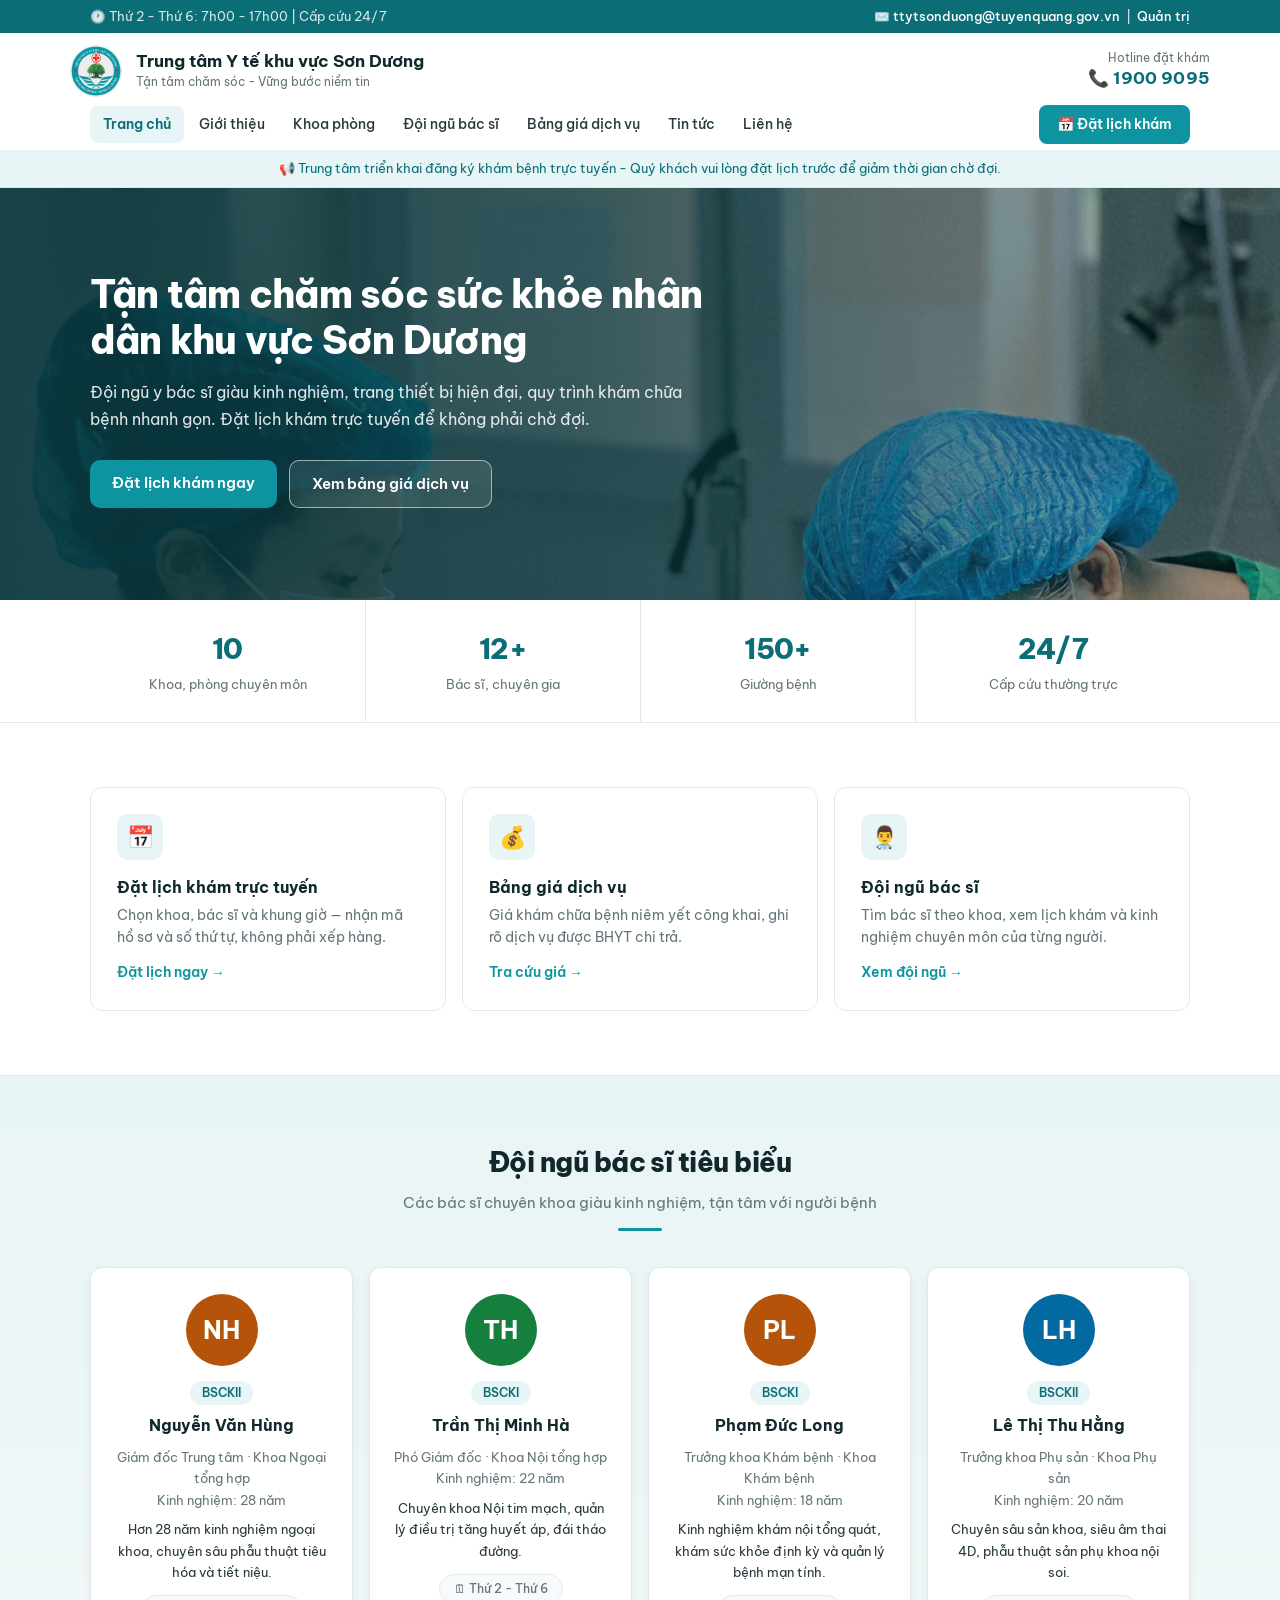
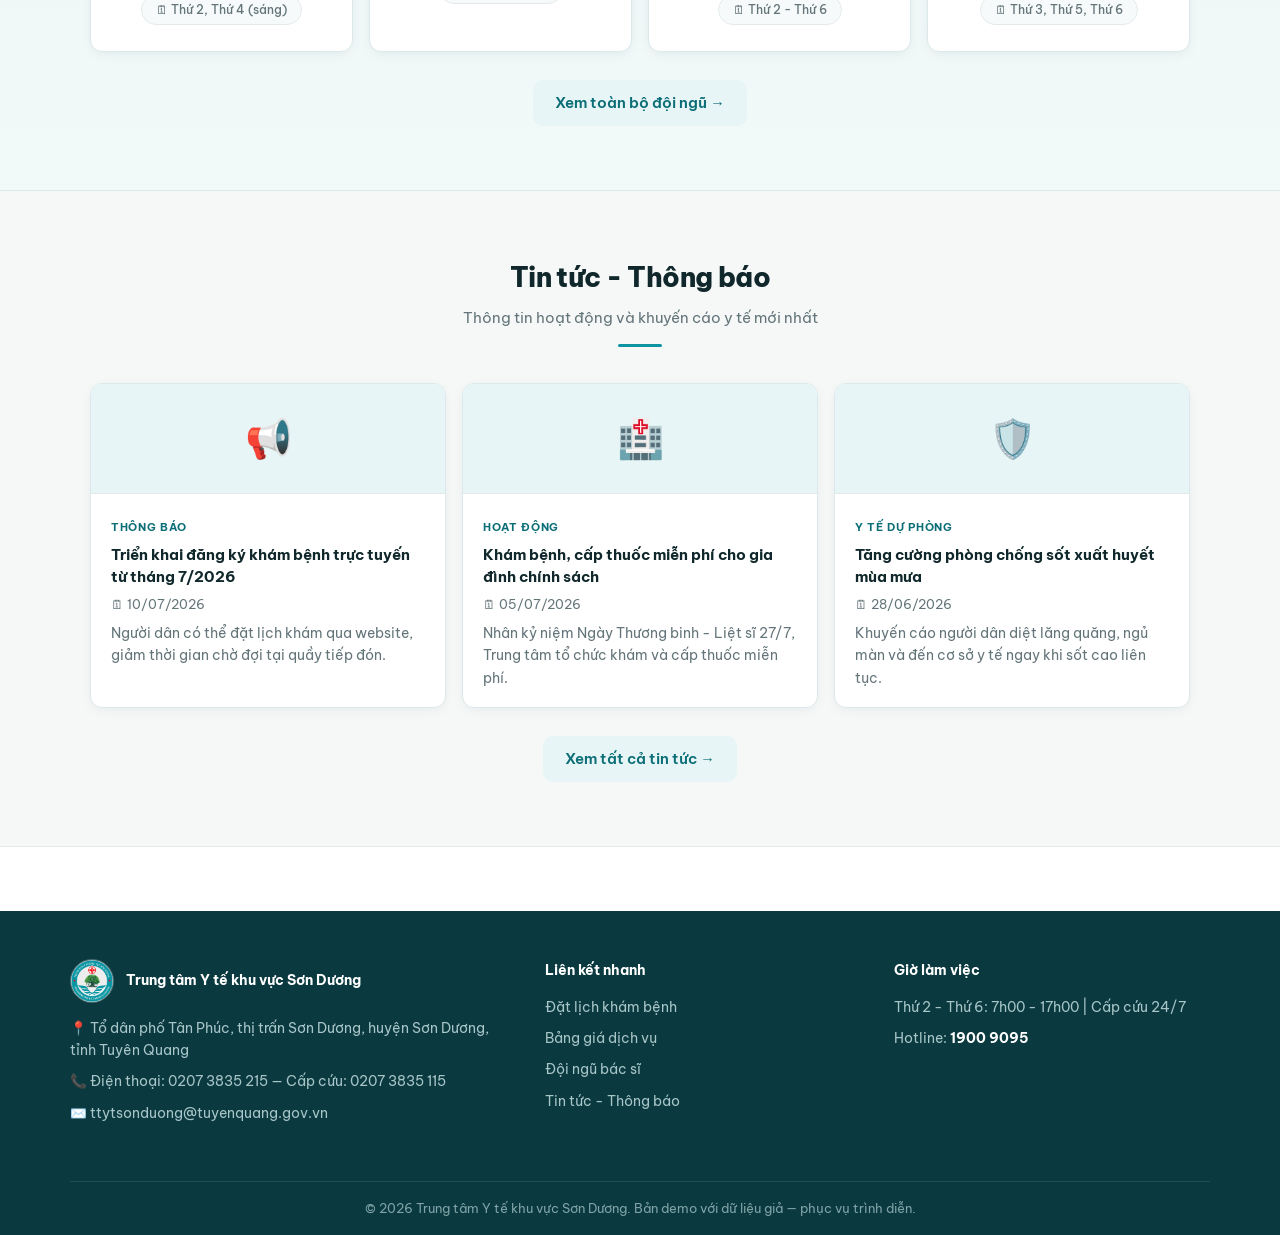
==== index.html @ 7112a1e3 "Website TTYT khu vuc Son Duong - ban demo hoan chinh (mau 1) - 8 trang cong khai + trang quan tri CR" ====
<!DOCTYPE html>
<html lang="vi">
<head>
  <meta charset="UTF-8">
  <meta name="viewport" content="width=device-width, initial-scale=1.0">
  <title>Trung tâm Y tế khu vực Sơn Dương - Trang chủ</title>
  <meta name="description" content="Trung tâm Y tế khu vực Sơn Dương - Khám chữa bệnh, đặt lịch khám trực tuyến, cấp cứu 24/7">
  <link rel="icon" href="img/logo.jpg">
  <link rel="stylesheet" href="assets/css/style.css">
</head>
<body data-page="home">
  <div id="site-header"></div>

  <section class="hero">
    <div class="container">
      <div class="hero-content">
        <h2>Tận tâm chăm sóc sức khỏe nhân dân khu vực Sơn Dương</h2>
        <p>Đội ngũ y bác sĩ giàu kinh nghiệm, trang thiết bị hiện đại, quy trình khám chữa bệnh nhanh gọn. Đặt lịch khám trực tuyến để không phải chờ đợi.</p>
        <div class="hero-actions">
          <a href="dat-lich.html" class="btn btn-primary">Đặt lịch khám ngay</a>
          <a href="dich-vu.html" class="btn btn-outline">Xem bảng giá dịch vụ</a>
        </div>
      </div>
    </div>
  </section>

  <div class="quick-stats">
    <div class="container">
      <div class="stats-grid" id="home-stats"></div>
    </div>
  </div>

  <section class="block">
    <div class="container">
      <div class="action-grid">
        <a href="dat-lich.html" class="action-card">
          <span class="icon">📅</span>
          <h4>Đặt lịch khám trực tuyến</h4>
          <p>Chọn khoa, bác sĩ và khung giờ — nhận mã hồ sơ và số thứ tự, không phải xếp hàng.</p>
          <span class="go">Đặt lịch ngay →</span>
        </a>
        <a href="dich-vu.html" class="action-card">
          <span class="icon">💰</span>
          <h4>Bảng giá dịch vụ</h4>
          <p>Giá khám chữa bệnh niêm yết công khai, ghi rõ dịch vụ được BHYT chi trả.</p>
          <span class="go">Tra cứu giá →</span>
        </a>
        <a href="bac-si.html" class="action-card">
          <span class="icon">👨‍⚕️</span>
          <h4>Đội ngũ bác sĩ</h4>
          <p>Tìm bác sĩ theo khoa, xem lịch khám và kinh nghiệm chuyên môn của từng người.</p>
          <span class="go">Xem đội ngũ →</span>
        </a>
      </div>
    </div>
  </section>

  <section class="block alt">
    <div class="container">
      <div class="section-head">
        <h3>Đội ngũ bác sĩ tiêu biểu</h3>
        <p>Các bác sĩ chuyên khoa giàu kinh nghiệm, tận tâm với người bệnh</p>
        <div class="rule"></div>
      </div>
      <div class="doctor-grid" id="home-doctors"></div>
      <p style="text-align:center;margin-top:28px"><a href="bac-si.html" class="btn btn-ghost">Xem toàn bộ đội ngũ →</a></p>
    </div>
  </section>

  <section class="block soft">
    <div class="container">
      <div class="section-head">
        <h3>Tin tức - Thông báo</h3>
        <p>Thông tin hoạt động và khuyến cáo y tế mới nhất</p>
        <div class="rule"></div>
      </div>
      <div class="news-grid" id="home-news"></div>
      <p style="text-align:center;margin-top:28px"><a href="tin-tuc.html" class="btn btn-ghost">Xem tất cả tin tức →</a></p>
    </div>
  </section>

  <footer class="site-footer" id="site-footer"></footer>

  <script src="assets/js/data.js"></script>
  <script src="assets/js/his-adapter.js"></script>
  <script src="assets/js/main.js"></script>
</body>
</html>
---- assets/css/style.css ----
/* ============================================================
   TTYT KHU VỰC SƠN DƯƠNG - GIAO DIỆN CHUNG
   Bản tối giản: một màu nhấn teal lấy từ logo, ảnh thật làm hero.
   ============================================================ */
@import url('https://fonts.googleapis.com/css2?family=Be+Vietnam+Pro:wght@400;500;600;700;800&display=swap');

:root {
  /* Giữ tên biến cũ, giá trị lấy theo tông teal của logo */
  --blue: #0e94a0;
  --blue-dark: #0b6e77;
  --blue-light: #e7f5f6;
  --ink: #10282b;
  --green: #0e94a0;
  --green-light: #e7f5f6;
  --red: #dc2626;
  --amber: #d97706;
  --text: #26393c;
  --muted: #64757a;
  --border: #e4eaeb;
  --bg: #f7fafa;
  --radius: 12px;
  --shadow: 0 1px 2px rgba(16, 40, 43, .05);
  --shadow-lg: 0 10px 30px -8px rgba(16, 40, 43, .14);
}

* { margin: 0; padding: 0; box-sizing: border-box; }

body {
  font-family: "Be Vietnam Pro", "Segoe UI", Roboto, Arial, sans-serif;
  color: var(--text);
  background: #fff;
  line-height: 1.65;
  -webkit-font-smoothing: antialiased;
}

a { color: var(--blue); text-decoration: none; }
a:hover { text-decoration: underline; }
img { max-width: 100%; }

.container { max-width: 1140px; margin: 0 auto; padding: 0 20px; }

/* ---------- Logo ---------- */
.logo-img {
  width: 52px; height: 52px; border-radius: 50%;
  object-fit: cover; flex-shrink: 0; display: block;
  border: 1px solid var(--border);
}

/* ---------- Thanh trên cùng ---------- */
.topbar {
  background: var(--blue-dark);
  color: rgba(255, 255, 255, .85);
  font-size: 12.5px;
  padding: 6px 0;
}
.topbar .container { display: flex; justify-content: space-between; flex-wrap: wrap; gap: 6px; }
.topbar a { color: #fff; font-weight: 500; }

/* ---------- Header ---------- */
header.site-header {
  background: #fff;
  border-bottom: 1px solid var(--border);
  position: sticky;
  top: 0;
  z-index: 50;
}
.header-main { display: flex; align-items: center; gap: 14px; padding: 12px 0 8px; }
.brand h1 { font-size: 17px; font-weight: 700; color: var(--ink); line-height: 1.3; }
.brand p { font-size: 12px; color: var(--muted); }
.header-cta { margin-left: auto; display: flex; gap: 10px; align-items: center; }
.hotline-box { text-align: right; font-size: 12px; color: var(--muted); line-height: 1.4; }
.hotline-box strong { display: block; font-size: 17px; color: var(--blue-dark); letter-spacing: .01em; }

/* ---------- Menu ---------- */
nav.main-nav { background: transparent; }
nav.main-nav .container { padding-bottom: 6px; }
nav.main-nav ul { list-style: none; display: flex; flex-wrap: wrap; gap: 2px; align-items: center; }
nav.main-nav a {
  display: block; padding: 7px 13px; border-radius: 8px;
  color: var(--text); font-weight: 500; font-size: 14px;
}
nav.main-nav a:hover { background: var(--bg); text-decoration: none; }
nav.main-nav a.active { color: var(--blue-dark); background: var(--blue-light); font-weight: 600; }
nav.main-nav a.nav-book { background: var(--blue); color: #fff; font-weight: 600; padding: 8px 18px; }
nav.main-nav a.nav-book:hover { background: var(--blue-dark); }
.nav-toggle { display: none; }

/* ---------- Dòng thông báo ---------- */
.announce {
  background: var(--blue-light);
  border-bottom: 1px solid #d3ecee;
  padding: 8px 20px; font-size: 13px; color: var(--blue-dark);
  text-align: center;
  overflow: hidden; text-overflow: ellipsis; white-space: nowrap;
}

/* ---------- Hero: ảnh thật + lớp phủ ---------- */
.hero {
  position: relative;
  background: url("../../img/background.jpg") center 30% / cover no-repeat;
  color: #fff;
}
.hero::before {
  content: "";
  position: absolute; inset: 0;
  background: linear-gradient(90deg,
    rgba(8, 55, 60, .92) 0%,
    rgba(8, 55, 60, .78) 45%,
    rgba(8, 55, 60, .35) 100%);
}
.hero .container { position: relative; padding-top: 84px; padding-bottom: 92px; }
.hero-content { max-width: 620px; }
.hero h2 {
  font-size: 38px; line-height: 1.2; margin-bottom: 16px;
  font-weight: 800; letter-spacing: -.02em;
}
.hero p { font-size: 16px; color: rgba(255, 255, 255, .88); margin-bottom: 28px; max-width: 54ch; }
.hero-actions { display: flex; gap: 12px; flex-wrap: wrap; }

/* ---------- Nút ---------- */
.btn {
  display: inline-block; padding: 11px 22px; border-radius: 10px;
  font-weight: 600; font-size: 14.5px; border: none; cursor: pointer;
  font-family: inherit; transition: background .15s, border-color .15s;
}
.btn:hover { text-decoration: none; }
.btn-primary { background: var(--blue); color: #fff; }
.btn-primary:hover { background: var(--blue-dark); }
.btn-outline { background: rgba(255,255,255,.1); color: #fff; border: 1px solid rgba(255,255,255,.55); }
.btn-outline:hover { background: rgba(255,255,255,.2); }
.btn-blue { background: var(--blue); color: #fff; }
.btn-blue:hover { background: var(--blue-dark); }
.btn-ghost { background: var(--blue-light); color: var(--blue-dark); }
.btn-danger { background: #fef2f2; color: var(--red); border: 1px solid #fecaca; }
.btn-sm { padding: 7px 14px; font-size: 13px; border-radius: 8px; }

/* ---------- Dải thống kê ---------- */
.quick-stats { background: #fff; border-bottom: 1px solid var(--border); }
.stats-grid { display: grid; grid-template-columns: repeat(4, 1fr); }
.stat-card { padding: 26px 16px; text-align: center; }
.stat-card + .stat-card { border-left: 1px solid var(--border); }
.stat-card .num { font-size: 28px; font-weight: 800; color: var(--blue-dark); letter-spacing: -.02em; }
.stat-card .lbl { font-size: 13px; color: var(--muted); margin-top: 2px; }

/* ---------- Section chung ---------- */
section.block { padding: 64px 0; }
/* Dải nền teal nhạt: tách section khỏi nền trắng, làm card trắng nổi bật */
section.block.alt {
  background: linear-gradient(180deg, #e9f4f5 0%, #f2f9f9 100%);
  border-top: 1px solid #d9eaec;
  border-bottom: 1px solid #d9eaec;
}
/* Dải nền xám nhạt: dùng cho section kế tiếp để phân biệt với dải teal */
section.block.soft {
  background: #f6f8f8;
  border-bottom: 1px solid var(--border);
}
.block.alt .doctor-card, .block.soft .news-card {
  border-color: #dce8ea;
  box-shadow: 0 3px 14px -4px rgba(16, 40, 43, .1);
}
.block.alt .doctor-card:hover, .block.soft .news-card:hover {
  border-color: var(--blue);
  box-shadow: var(--shadow-lg);
}
.section-head { text-align: center; margin-bottom: 36px; }
.section-head h3 { font-size: 27px; font-weight: 800; color: var(--ink); letter-spacing: -.02em; }
.section-head p { color: var(--muted); font-size: 14.5px; margin-top: 6px; }
.section-head .rule { width: 44px; height: 3px; border-radius: 99px; margin: 14px auto 0; background: var(--blue); }

/* ---------- Lối tắt nhanh (trang chủ) ---------- */
.action-grid { display: grid; grid-template-columns: repeat(3, 1fr); gap: 16px; }
.action-card {
  display: block; background: #fff; border: 1px solid var(--border);
  border-radius: var(--radius); padding: 26px;
  color: var(--text); transition: border-color .15s, box-shadow .15s;
}
.action-card:hover { text-decoration: none; border-color: var(--blue); box-shadow: var(--shadow-lg); }
.action-card .icon {
  display: inline-flex; align-items: center; justify-content: center;
  width: 46px; height: 46px; font-size: 22px;
  background: var(--blue-light); border-radius: 10px; margin-bottom: 14px;
}
.action-card h4 { font-size: 16px; font-weight: 700; color: var(--ink); margin-bottom: 4px; }
.action-card p { font-size: 13.5px; color: var(--muted); }
.action-card .go { display: inline-block; margin-top: 12px; font-size: 13.5px; font-weight: 600; color: var(--blue); }

/* ---------- Card khoa phòng (trang Khoa phòng) ---------- */
.dept-grid { display: grid; grid-template-columns: repeat(auto-fill, minmax(260px, 1fr)); gap: 16px; }
.dept-card {
  background: #fff; border: 1px solid var(--border); border-radius: var(--radius);
  padding: 24px; transition: border-color .15s, box-shadow .15s;
}
.dept-card:hover { border-color: var(--blue); box-shadow: var(--shadow-lg); }
.dept-card .icon {
  display: inline-flex; align-items: center; justify-content: center;
  width: 48px; height: 48px; font-size: 24px;
  background: var(--blue-light); border-radius: 10px;
}
.dept-card h4 { margin: 14px 0 6px; color: var(--ink); font-size: 15.5px; font-weight: 700; }
.dept-card p { font-size: 13.5px; color: var(--muted); }

/* ---------- Card bác sĩ ---------- */
.doctor-grid { display: grid; grid-template-columns: repeat(auto-fill, minmax(250px, 1fr)); gap: 16px; }
.doctor-card {
  background: #fff; border: 1px solid var(--border); border-radius: var(--radius);
  padding: 26px 22px; text-align: center;
  transition: border-color .15s, box-shadow .15s;
}
.doctor-card:hover { border-color: var(--blue); box-shadow: var(--shadow-lg); }
.avatar {
  width: 72px; height: 72px; border-radius: 50%;
  color: #fff; font-size: 25px; font-weight: 700;
  display: flex; align-items: center; justify-content: center;
  margin: 0 auto 12px;
}
img.avatar-img { object-fit: cover; border: 2px solid #fff; box-shadow: 0 0 0 1px var(--border); }
.doctor-card h4 { color: var(--ink); font-size: 15.5px; font-weight: 700; }
.doctor-card .title {
  display: inline-block; color: var(--blue-dark); font-weight: 600; font-size: 12px;
  background: var(--blue-light); border-radius: 999px; padding: 2px 12px; margin-bottom: 8px;
}
.doctor-card .meta { font-size: 13px; color: var(--muted); margin: 8px 0; }
.doctor-card .intro { font-size: 13px; }
.chip {
  display: inline-block; background: var(--bg); border: 1px solid var(--border);
  color: var(--muted); font-size: 12px; font-weight: 500;
  border-radius: 999px; padding: 4px 14px; margin-top: 12px;
}

/* ---------- Thẻ bác sĩ tương tác (trang chủ):
   hover 2s hoặc click -> ảnh phủ toàn thẻ + dải thông tin trượt lên ---------- */
.doctor-card.flip { position: relative; overflow: hidden; cursor: pointer; }
.dc-overlay {
  position: absolute; inset: 0; z-index: 2;
  opacity: 0; transform: scale(1.06);
  transition: opacity .5s ease, transform .5s ease;
  pointer-events: none;
}
.doctor-card.flip.revealed .dc-overlay { opacity: 1; transform: scale(1); }
.dc-photo {
  position: absolute; inset: 0;
  background-size: cover; background-position: center top;
  display: flex; align-items: center; justify-content: center;
  font-size: 64px; font-weight: 800; color: rgba(255, 255, 255, .85);
}
.dc-info {
  position: absolute; left: 0; right: 0; bottom: 0; height: 30%;
  background: rgba(8, 55, 60, .92); color: #fff;
  display: flex; flex-direction: column; align-items: center; justify-content: center;
  gap: 2px; padding: 8px 14px; text-align: center;
  transform: translateY(100%);
  transition: transform .45s ease .15s;
}
.doctor-card.flip.revealed .dc-info { transform: translateY(0); }
.dc-info strong { font-size: 14px; line-height: 1.35; }
.dc-info span { font-size: 12px; opacity: .8; }

/* ---------- Tin tức ---------- */
.news-grid { display: grid; grid-template-columns: repeat(auto-fill, minmax(300px, 1fr)); gap: 16px; }
.news-card {
  background: #fff; border: 1px solid var(--border); border-radius: var(--radius);
  overflow: hidden; display: flex; flex-direction: column;
  transition: border-color .15s, box-shadow .15s;
}
.news-card:hover { border-color: var(--blue); box-shadow: var(--shadow-lg); }
.news-thumb {
  height: 110px; display: flex; align-items: center; justify-content: center;
  font-size: 38px; background: var(--blue-light);
  border-bottom: 1px solid var(--border);
}
.news-body { padding: 18px 20px; flex: 1; }
.news-body .cat {
  font-size: 11px; font-weight: 700; color: var(--blue-dark);
  text-transform: uppercase; letter-spacing: .06em;
}
.news-body h4 { font-size: 15px; margin: 6px 0; font-weight: 700; line-height: 1.45; }
.news-body h4 a { color: var(--ink); }
.news-body .date { font-size: 12.5px; color: var(--muted); }
.news-body p { font-size: 13.5px; color: var(--muted); margin-top: 8px; }

/* ---------- Bảng ---------- */
.table-wrap {
  overflow-x: auto; background: #fff;
  border: 1px solid var(--border); border-radius: var(--radius);
}
table.data { width: 100%; border-collapse: collapse; min-width: 640px; }
table.data th {
  background: var(--bg); color: var(--muted); text-align: left;
  padding: 11px 16px; font-size: 12px; font-weight: 600;
  text-transform: uppercase; letter-spacing: .05em;
  border-bottom: 1px solid var(--border);
}
table.data td { padding: 12px 16px; border-bottom: 1px solid #eef3f3; font-size: 14px; }
table.data tr:last-child td { border-bottom: none; }
table.data tr:hover td { background: var(--bg); }
.price { font-weight: 700; color: var(--ink); white-space: nowrap; font-variant-numeric: tabular-nums; }
.group-row td {
  background: var(--blue-light) !important; font-weight: 700;
  color: var(--blue-dark); font-size: 13px !important;
}

/* ---------- Badge ---------- */
.badge { display: inline-block; padding: 3px 11px; border-radius: 999px; font-size: 12px; font-weight: 600; }
.badge-ok     { background: #e5f6ee; color: #067647; }
.badge-warn   { background: #fdf3e1; color: #b45309; }
.badge-danger { background: #fdecec; color: #b91c1c; }
.badge-info   { background: var(--blue-light); color: var(--blue-dark); }

/* ---------- Form ---------- */
.form-card {
  background: #fff; border: 1px solid var(--border); border-radius: var(--radius);
  padding: 32px; max-width: 780px; margin: 0 auto;
}
.form-grid { display: grid; grid-template-columns: 1fr 1fr; gap: 16px 20px; }
.form-grid .full { grid-column: 1 / -1; }
label.fld { display: block; font-size: 13px; font-weight: 600; color: var(--ink); margin-bottom: 6px; }
label.fld .req { color: var(--red); }
input, select, textarea {
  width: 100%; padding: 10px 13px; border: 1px solid #ccd8da;
  border-radius: 9px; font-size: 14px; font-family: inherit;
  background: #fff; color: var(--text); transition: border-color .15s, box-shadow .15s;
}
input:focus, select:focus, textarea:focus {
  outline: none; border-color: var(--blue);
  box-shadow: 0 0 0 3px rgba(14, 148, 160, .13);
}
.form-note { font-size: 12.5px; color: var(--muted); margin-top: 5px; }
.form-actions { margin-top: 24px; display: flex; gap: 12px; align-items: center; flex-wrap: wrap; }

/* ---------- Kết quả đặt lịch ---------- */
.result-box {
  border: 1px solid #b9e4e8; background: var(--blue-light);
  border-radius: var(--radius); padding: 32px; text-align: center;
}
.result-box .code {
  font-size: 32px; font-weight: 800; color: var(--blue-dark);
  letter-spacing: .04em; font-variant-numeric: tabular-nums;
}
.result-box .queue { font-size: 15px; margin-top: 6px; }

/* ---------- Trang con ---------- */
.page-head { background: var(--bg); border-bottom: 1px solid var(--border); padding: 36px 0; }
.page-head h2 { font-size: 27px; font-weight: 800; color: var(--ink); letter-spacing: -.02em; }
.breadcrumb { font-size: 13px; color: var(--muted); margin-top: 4px; }
.breadcrumb a { color: var(--muted); }
.breadcrumb a:hover { color: var(--blue); }

/* ---------- Bộ lọc ---------- */
.filter-bar { display: flex; gap: 10px; flex-wrap: wrap; margin-bottom: 24px; align-items: center; }
.filter-bar input, .filter-bar select { width: auto; min-width: 220px; }

/* ---------- Bài viết chi tiết ---------- */
.article {
  background: #fff; border: 1px solid var(--border); border-radius: var(--radius);
  padding: 40px; max-width: 820px; margin: 0 auto;
}
.article h2 { color: var(--ink); font-weight: 800; letter-spacing: -.02em; margin-bottom: 8px; }
.article .meta { color: var(--muted); font-size: 13.5px; margin-bottom: 22px; }
.article .content p { margin-bottom: 14px; font-size: 15px; }
.article .content h3 {
  color: var(--blue-dark); font-size: 18px; font-weight: 700;
  margin: 22px 0 10px;
}
.art-img {
  display: block; width: 100%; border-radius: 12px;
  border: 1px solid var(--border); margin: 6px 0 18px;
}
.attach-list { margin: 20px 0 24px; padding: 16px 18px; background: var(--bg); border: 1px solid var(--border); border-radius: 12px; }
.attach-list h4 { font-size: 14px; color: var(--ink); margin-bottom: 10px; }
.attach-item {
  display: inline-block; margin: 0 8px 8px 0; padding: 7px 14px;
  background: #fff; border: 1px solid var(--border); border-radius: 8px;
  font-size: 13.5px; font-weight: 500; color: var(--blue-dark);
}
.attach-item:hover { border-color: var(--blue); text-decoration: none; }

/* ---------- Liên hệ ---------- */
.contact-grid { display: grid; grid-template-columns: 1fr 1fr; gap: 20px; }
.contact-card { background: #fff; border: 1px solid var(--border); border-radius: var(--radius); padding: 28px; }
.contact-card h4 { color: var(--ink); font-weight: 700; margin-bottom: 16px; }
.contact-item { display: flex; gap: 12px; margin-bottom: 14px; font-size: 14px; }
.contact-item .ci {
  font-size: 17px; flex-shrink: 0;
  width: 38px; height: 38px; border-radius: 10px;
  background: var(--blue-light);
  display: flex; align-items: center; justify-content: center;
}
.map-placeholder {
  height: 260px; background: var(--bg); border: 1px dashed #c3d2d4;
  border-radius: var(--radius); display: flex; align-items: center;
  justify-content: center; color: var(--muted); font-size: 14px; text-align: center;
}

/* ---------- Footer ---------- */
footer.site-footer { background: #0a3a3f; color: #a8c5c8; margin-top: 64px; }
.footer-grid { display: grid; grid-template-columns: 1.4fr 1fr 1fr; gap: 32px; padding: 48px 0; }
.footer-grid h5 { color: #fff; font-size: 14px; font-weight: 700; margin-bottom: 14px; }
.footer-grid p, .footer-grid li { font-size: 13.5px; margin-bottom: 9px; }
.footer-grid ul { list-style: none; }
.footer-grid a { color: #a8c5c8; }
.footer-grid a:hover { color: #fff; }
.footer-logo { display: flex; align-items: center; gap: 12px; margin-bottom: 14px; }
.footer-logo .logo-img { width: 44px; height: 44px; border-color: rgba(255,255,255,.25); }
.footer-logo strong { color: #fff; font-size: 14px; line-height: 1.4; }
.footer-bottom {
  border-top: 1px solid rgba(255,255,255,.1);
  padding: 16px 0; font-size: 12.5px; text-align: center; color: #7fa3a7;
}

/* ---------- Toast ---------- */
#toast {
  position: fixed; bottom: 24px; right: 24px; z-index: 999;
  background: var(--ink); color: #fff; padding: 13px 22px;
  border-radius: 10px; font-size: 14px; box-shadow: var(--shadow-lg);
  opacity: 0; transform: translateY(10px); transition: all .25s; pointer-events: none;
}
#toast.show { opacity: 1; transform: none; }
#toast.err { background: var(--red); }

.empty-note { text-align: center; color: var(--muted); padding: 36px; font-size: 14px; }
.spinner {
  display: inline-block; width: 15px; height: 15px;
  border: 2px solid rgba(255,255,255,.4); border-top-color: #fff;
  border-radius: 50%; animation: spin .7s linear infinite; vertical-align: -3px;
}
@keyframes spin { to { transform: rotate(360deg); } }

/* ---------- Responsive ---------- */
@media (max-width: 860px) {
  .hero .container { padding-top: 52px; padding-bottom: 60px; }
  .hero h2 { font-size: 28px; }
  .contact-grid { grid-template-columns: 1fr; }
  .action-grid { grid-template-columns: 1fr; }
  .stats-grid { grid-template-columns: repeat(2, 1fr); }
  .stat-card:nth-child(odd) { border-left: none; }
  .stat-card:nth-child(n+3) { border-top: 1px solid var(--border); }
  .footer-grid { grid-template-columns: 1fr; }
  .form-grid { grid-template-columns: 1fr; }
  .brand h1 { font-size: 14.5px; }
  .hotline-box { display: none; }
  section.block { padding: 44px 0; }

  .nav-toggle {
    display: block; background: var(--bg); border: 1px solid var(--border);
    border-radius: 8px; color: var(--ink); font-family: inherit;
    font-size: 14px; font-weight: 600; padding: 8px 14px; margin: 4px 0 8px; cursor: pointer;
  }
  nav.main-nav ul { display: none; flex-direction: column; align-items: stretch; padding-bottom: 10px; }
  nav.main-nav ul.open { display: flex; }
}
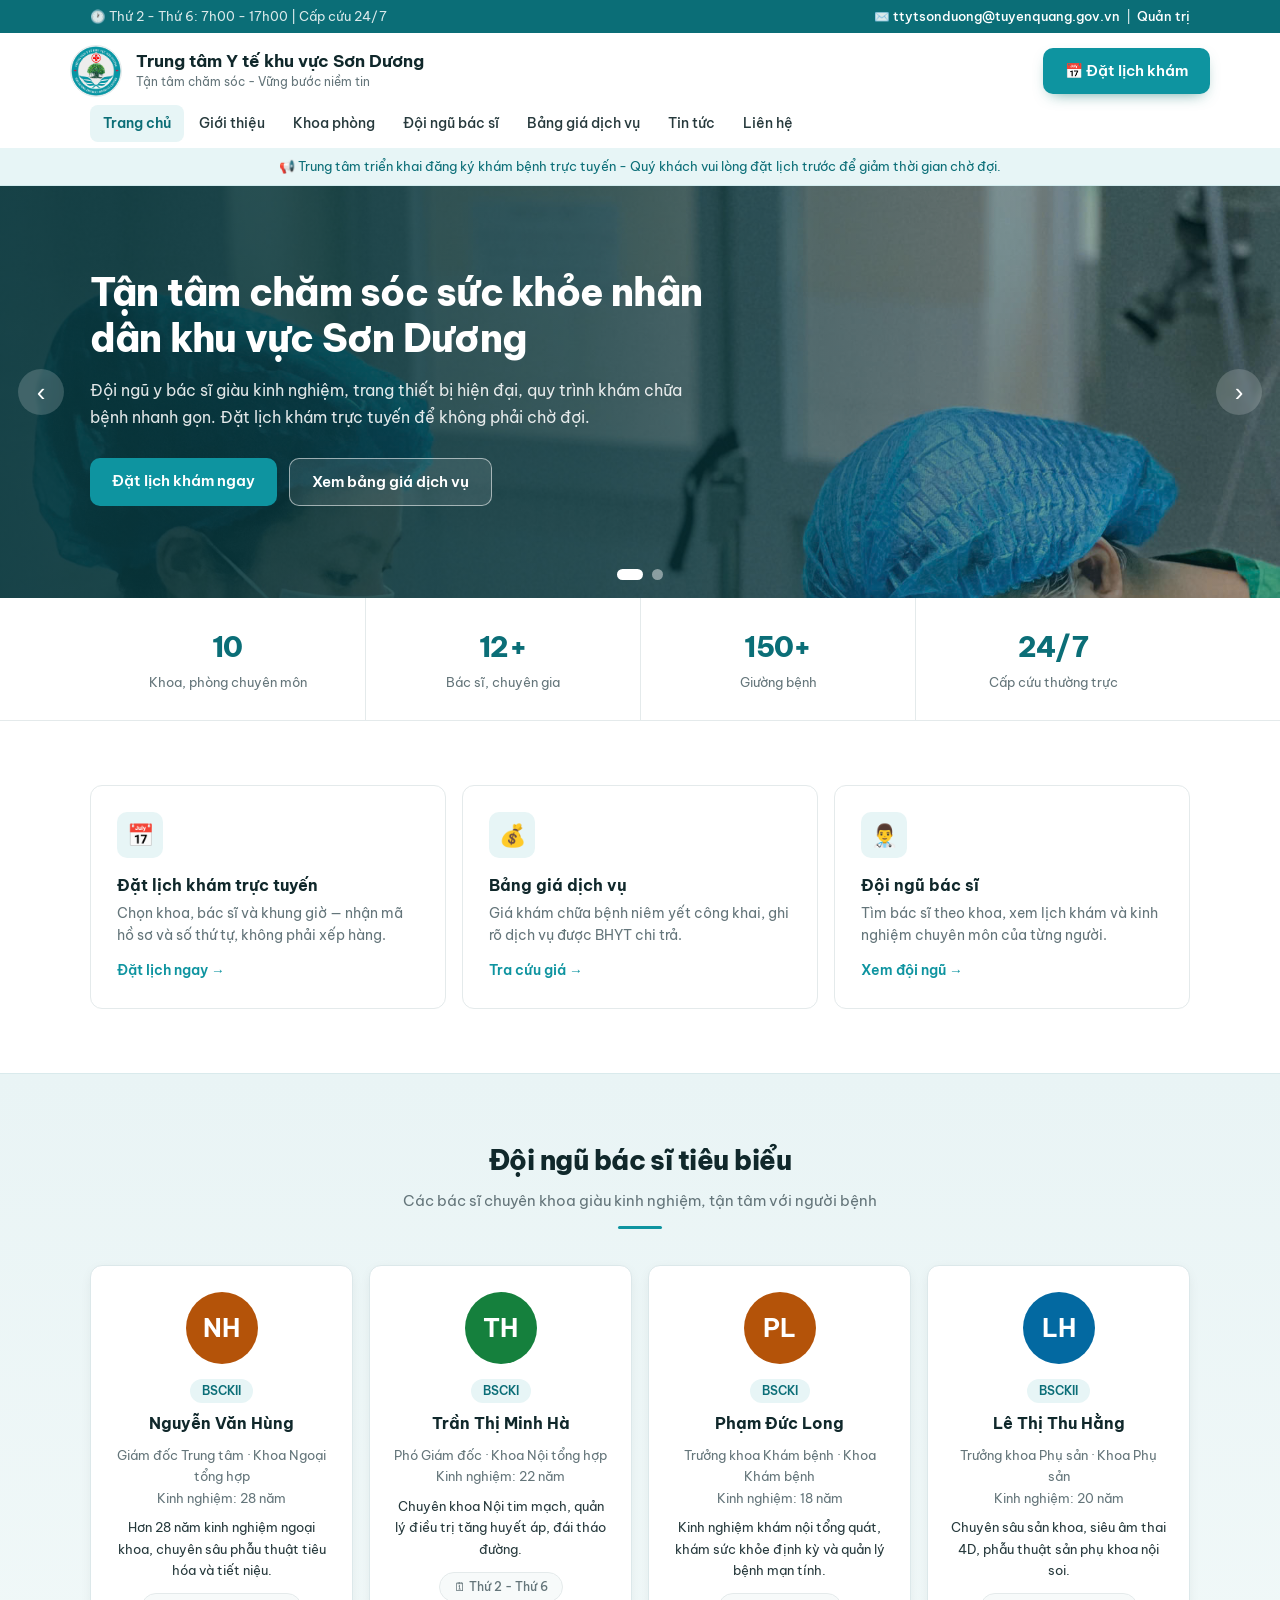
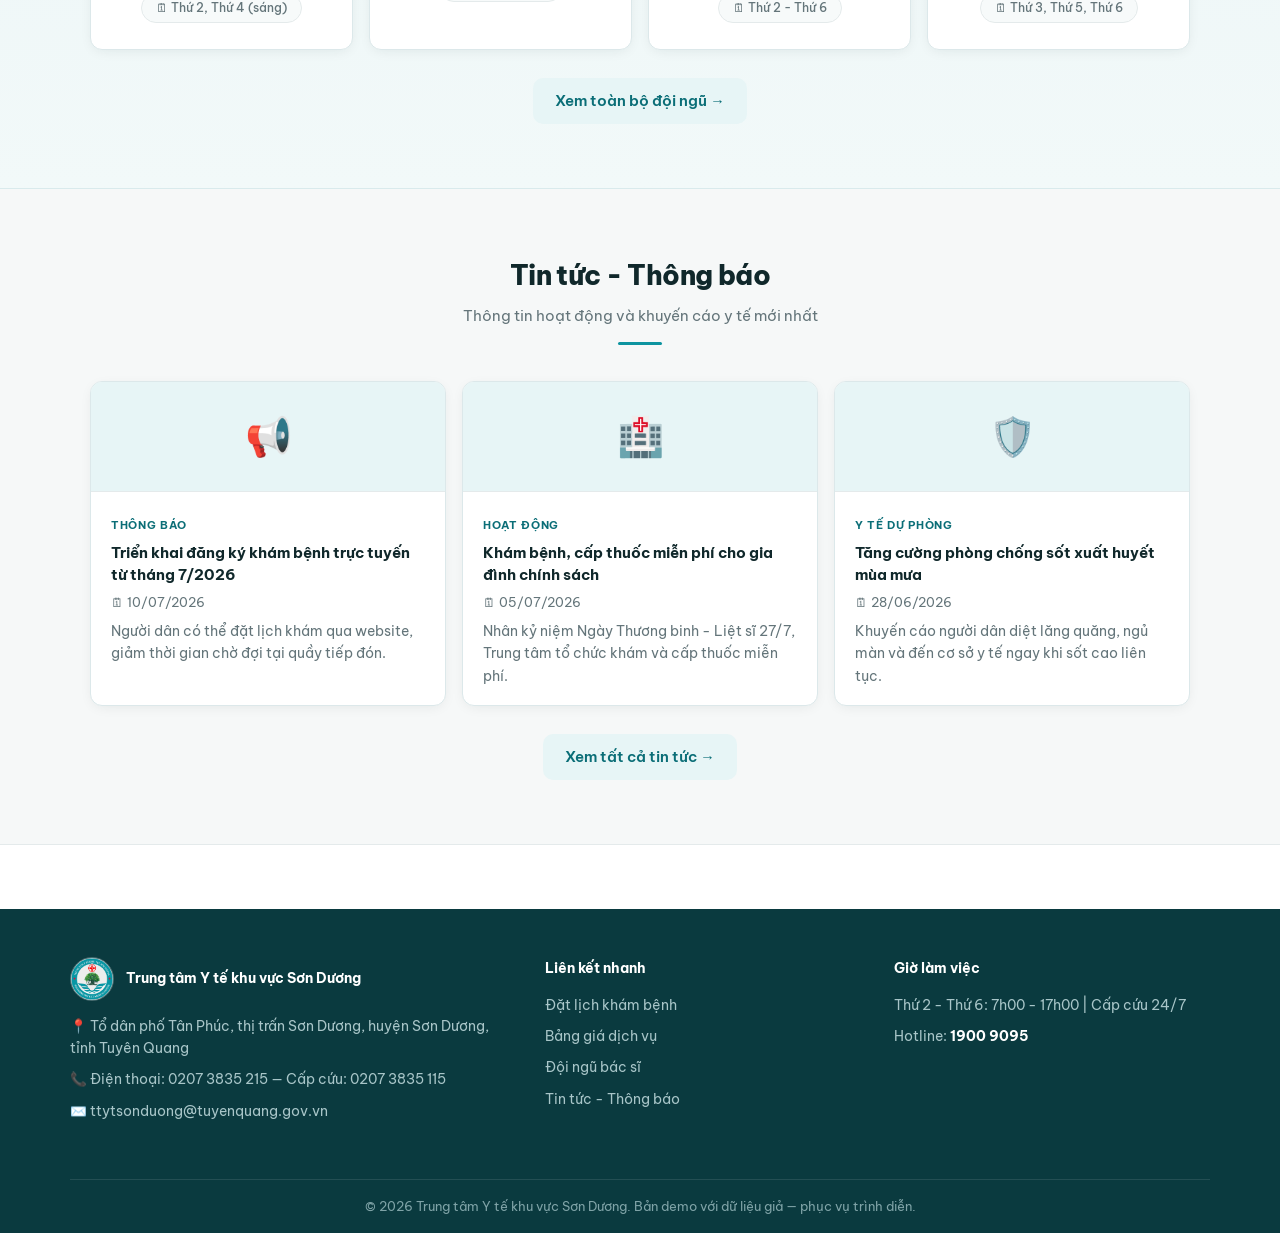
==== commit 45c71834: "Hero slider + trinh sua Hero, chuyen muc/tim kiem tin tuc, chen PDF, sap xep nav - Hero: tu dong chu" ====
--- a/index.html
+++ b/index.html
@@ -11,18 +11,7 @@
 <body data-page="home">
   <div id="site-header"></div>
 
-  <section class="hero">
-    <div class="container">
-      <div class="hero-content">
-        <h2>Tận tâm chăm sóc sức khỏe nhân dân khu vực Sơn Dương</h2>
-        <p>Đội ngũ y bác sĩ giàu kinh nghiệm, trang thiết bị hiện đại, quy trình khám chữa bệnh nhanh gọn. Đặt lịch khám trực tuyến để không phải chờ đợi.</p>
-        <div class="hero-actions">
-          <a href="dat-lich.html" class="btn btn-primary">Đặt lịch khám ngay</a>
-          <a href="dich-vu.html" class="btn btn-outline">Xem bảng giá dịch vụ</a>
-        </div>
-      </div>
-    </div>
-  </section>
+  <section class="hero" id="hero"></section>
 
   <div class="quick-stats">
     <div class="container">
--- a/assets/css/style.css
+++ b/assets/css/style.css
@@ -68,8 +68,8 @@
 .brand h1 { font-size: 17px; font-weight: 700; color: var(--ink); line-height: 1.3; }
 .brand p { font-size: 12px; color: var(--muted); }
 .header-cta { margin-left: auto; display: flex; gap: 10px; align-items: center; }
-.hotline-box { text-align: right; font-size: 12px; color: var(--muted); line-height: 1.4; }
-.hotline-box strong { display: block; font-size: 17px; color: var(--blue-dark); letter-spacing: .01em; }
+.header-book { white-space: nowrap; box-shadow: 0 6px 16px -8px rgba(15, 118, 110, .8); }
+.header-book.active { box-shadow: 0 0 0 3px var(--blue-light); }
 
 /* ---------- Menu ---------- */
 nav.main-nav { background: transparent; }
@@ -94,13 +94,31 @@
   overflow: hidden; text-overflow: ellipsis; white-space: nowrap;
 }
 
-/* ---------- Hero: ảnh thật + lớp phủ ---------- */
-.hero {
+/* ---------- Hero: trình chiếu ảnh (auto slide 8s) ---------- */
+.hero { position: relative; color: #fff; overflow: hidden; }
+/* Băng chuyền ngang: các slide nằm thành 1 hàng, trượt bằng transform */
+.hero-slides {
+  display: flex;
+  transition: transform .7s cubic-bezier(.65, 0, .35, 1);
+  will-change: transform;
+}
+.hero-slide {
+  flex: 0 0 100%;
   position: relative;
-  background: url("../../img/background.jpg") center 30% / cover no-repeat;
-  color: #fff;
-}
-.hero::before {
+  background-color: var(--blue-dark);
+  background-size: cover;
+  background-repeat: no-repeat;
+  background-position: center 30%;
+}
+/* Nội dung nhẹ nhàng trồi lên khi slide trượt tới */
+.hero-slide .hero-content {
+  opacity: 0; transform: translateY(16px);
+  transition: opacity .6s ease, transform .6s ease;
+}
+.hero-slide.active .hero-content {
+  opacity: 1; transform: none; transition-delay: .25s;
+}
+.hero-slide::before {
   content: "";
   position: absolute; inset: 0;
   background: linear-gradient(90deg,
@@ -116,6 +134,31 @@
 }
 .hero p { font-size: 16px; color: rgba(255, 255, 255, .88); margin-bottom: 28px; max-width: 54ch; }
 .hero-actions { display: flex; gap: 12px; flex-wrap: wrap; }
+
+/* Nút chuyển ảnh thủ công + chấm chỉ số */
+.hero-nav {
+  position: absolute; top: 50%; transform: translateY(-50%);
+  z-index: 3; width: 46px; height: 46px; border-radius: 50%;
+  border: none; cursor: pointer;
+  background: rgba(255, 255, 255, .18); color: #fff;
+  font-size: 26px; line-height: 1;
+  display: flex; align-items: center; justify-content: center;
+  backdrop-filter: blur(2px); transition: background .15s;
+}
+.hero-nav:hover { background: rgba(255, 255, 255, .34); }
+.hero-nav.prev { left: 18px; }
+.hero-nav.next { right: 18px; }
+.hero-dots {
+  position: absolute; z-index: 3; left: 0; right: 0; bottom: 18px;
+  display: flex; gap: 9px; justify-content: center;
+}
+.hero-dot {
+  width: 11px; height: 11px; border-radius: 50%;
+  border: none; cursor: pointer; padding: 0;
+  background: rgba(255, 255, 255, .45); transition: background .2s, width .2s;
+}
+.hero-dot:hover { background: rgba(255, 255, 255, .7); }
+.hero-dot.active { background: #fff; width: 26px; border-radius: 6px; }
 
 /* ---------- Nút ---------- */
 .btn {
@@ -257,6 +300,24 @@
 .dc-info span { font-size: 12px; opacity: .8; }
 
 /* ---------- Tin tức ---------- */
+/* Bộ lọc tin tức: tìm kiếm + chuyên mục */
+.news-filter { margin-bottom: 22px; }
+.news-filter #news-search {
+  width: 100%; padding: 11px 14px; font-size: 14.5px; font-family: inherit;
+  border: 1px solid var(--border); border-radius: 10px; background: #fff;
+  margin-bottom: 12px;
+}
+.news-filter #news-search:focus { outline: none; border-color: var(--blue); }
+.news-cats { display: flex; gap: 8px; flex-wrap: wrap; }
+.news-cat {
+  padding: 7px 15px; border-radius: 999px; cursor: pointer;
+  border: 1px solid var(--border); background: #fff;
+  font-family: inherit; font-size: 13.5px; color: var(--text);
+  transition: background .15s, color .15s, border-color .15s;
+}
+.news-cat:hover { border-color: var(--blue); }
+.news-cat.active { background: var(--blue); border-color: var(--blue); color: #fff; font-weight: 600; }
+
 .news-grid { display: grid; grid-template-columns: repeat(auto-fill, minmax(300px, 1fr)); gap: 16px; }
 .news-card {
   background: #fff; border: 1px solid var(--border); border-radius: var(--radius);
@@ -365,6 +426,14 @@
 .art-img {
   display: block; width: 100%; border-radius: 12px;
   border: 1px solid var(--border); margin: 6px 0 18px;
+}
+/* Tài liệu PDF hiển thị dạng ảnh từng trang */
+.art-pdf { margin: 10px 0 20px; }
+.art-pdf-name { font-size: 13.5px; font-weight: 600; color: var(--blue-dark); margin-bottom: 10px; }
+.art-pdf-page {
+  display: block; width: 100%; max-width: 820px; margin: 0 auto 14px;
+  border: 1px solid var(--border); border-radius: 8px;
+  box-shadow: 0 2px 10px -4px rgba(15, 23, 42, .25);
 }
 .attach-list { margin: 20px 0 24px; padding: 16px 18px; background: var(--bg); border: 1px solid var(--border); border-radius: 12px; }
 .attach-list h4 { font-size: 14px; color: var(--ink); margin-bottom: 10px; }
@@ -430,6 +499,9 @@
 @media (max-width: 860px) {
   .hero .container { padding-top: 52px; padding-bottom: 60px; }
   .hero h2 { font-size: 28px; }
+  .hero-nav { width: 38px; height: 38px; font-size: 22px; }
+  .hero-nav.prev { left: 8px; }
+  .hero-nav.next { right: 8px; }
   .contact-grid { grid-template-columns: 1fr; }
   .action-grid { grid-template-columns: 1fr; }
   .stats-grid { grid-template-columns: repeat(2, 1fr); }
@@ -438,7 +510,7 @@
   .footer-grid { grid-template-columns: 1fr; }
   .form-grid { grid-template-columns: 1fr; }
   .brand h1 { font-size: 14.5px; }
-  .hotline-box { display: none; }
+  .header-book { padding: 8px 14px; font-size: 13px; }
   section.block { padding: 44px 0; }
 
   .nav-toggle {
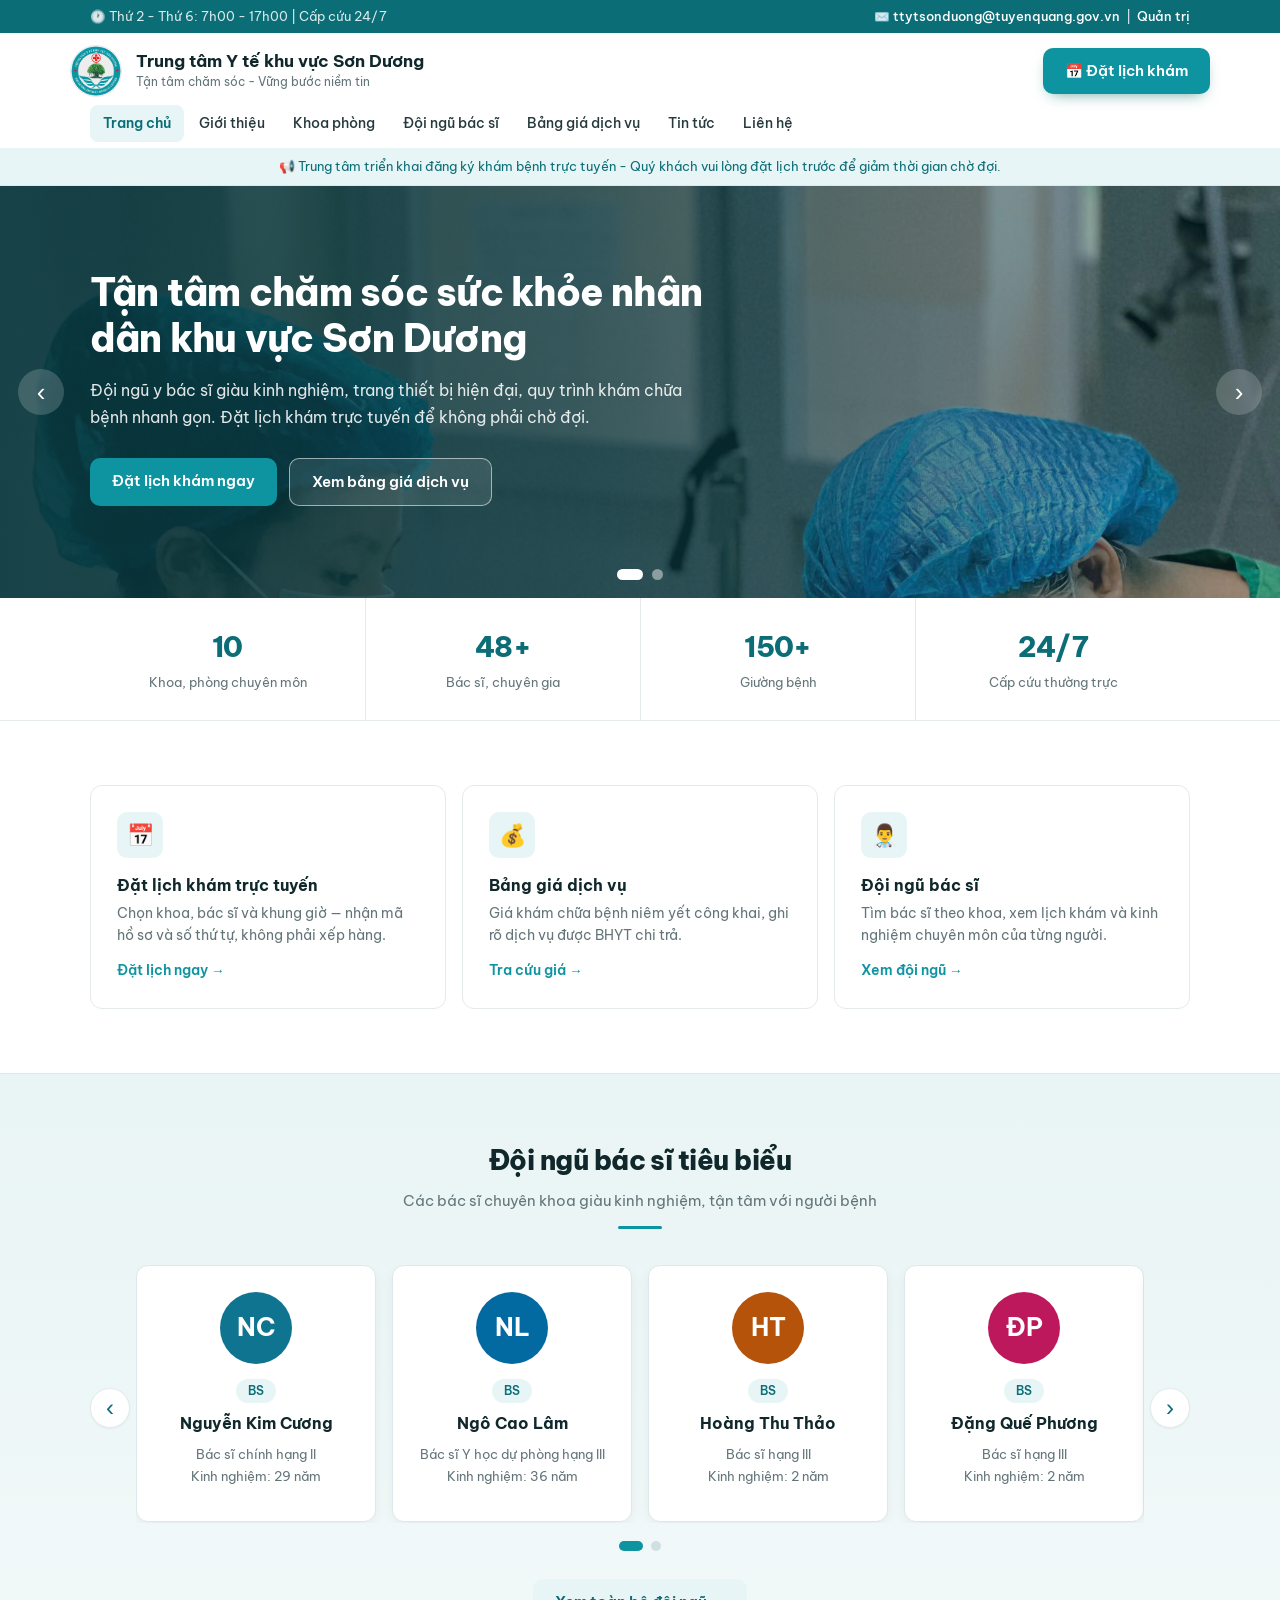
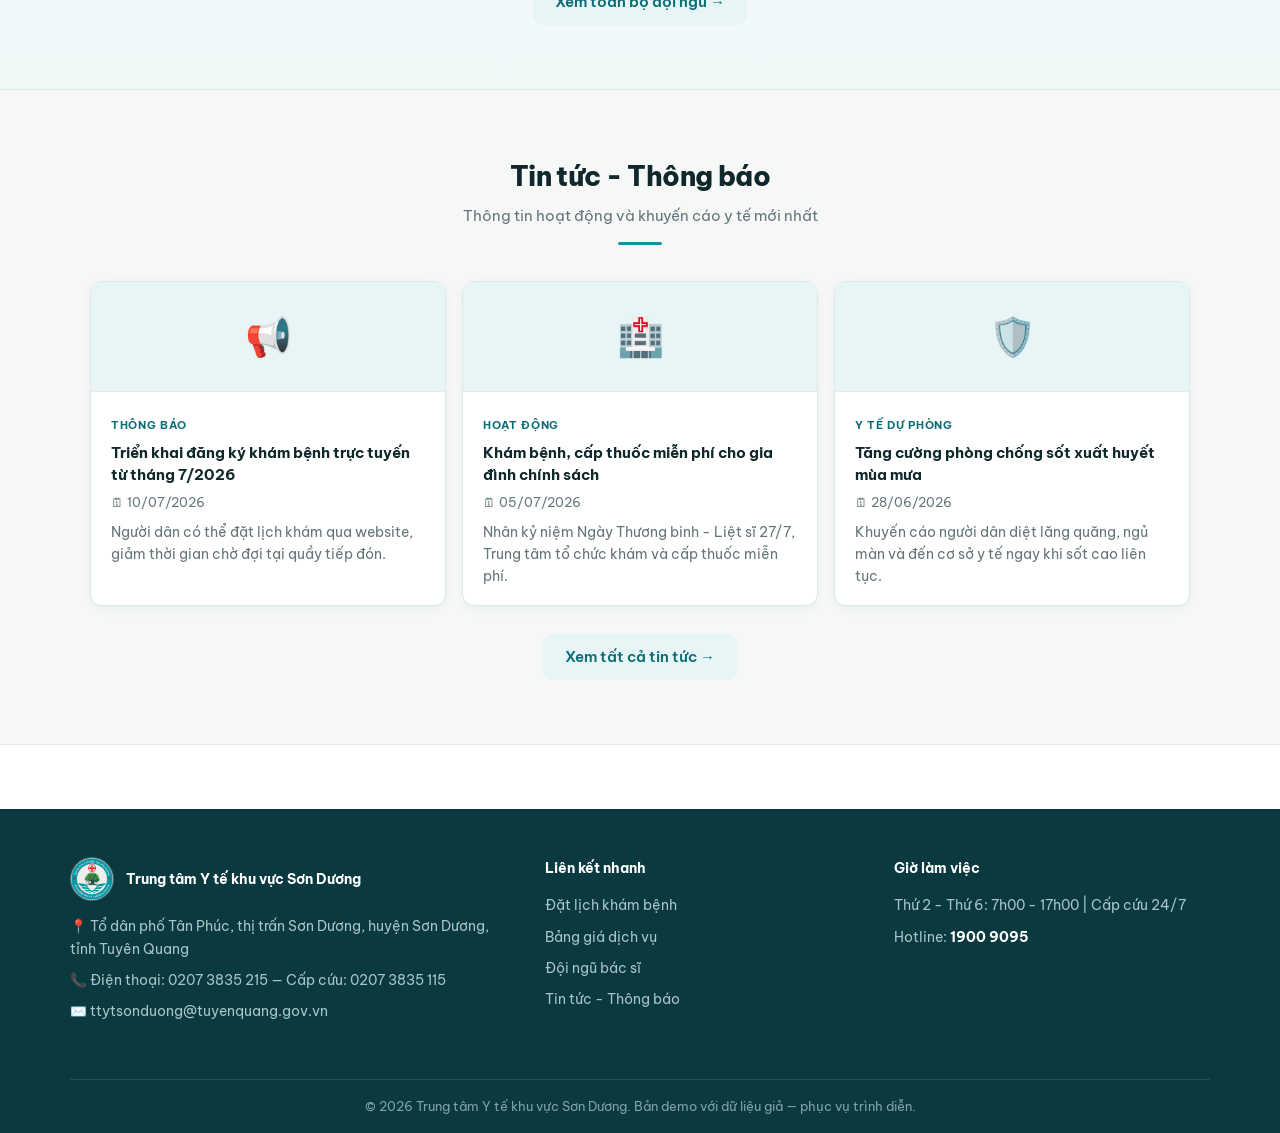
==== commit e403bbb2: "Sua loi giao dien slide BS tieu bieu Container #home-doctors con giu class "doctor-grid" (CSS grid c" ====
--- a/index.html
+++ b/index.html
@@ -51,7 +51,7 @@
         <p>Các bác sĩ chuyên khoa giàu kinh nghiệm, tận tâm với người bệnh</p>
         <div class="rule"></div>
       </div>
-      <div class="doctor-grid" id="home-doctors"></div>
+      <div id="home-doctors"></div>
       <p style="text-align:center;margin-top:28px"><a href="bac-si.html" class="btn btn-ghost">Xem toàn bộ đội ngũ →</a></p>
     </div>
   </section>
--- a/assets/css/style.css
+++ b/assets/css/style.css
@@ -245,6 +245,32 @@
 
 /* ---------- Card bác sĩ ---------- */
 .doctor-grid { display: grid; grid-template-columns: repeat(auto-fill, minmax(250px, 1fr)); gap: 16px; }
+
+/* ---------- Bác sĩ tiêu biểu: trình chiếu 4 người/slide ---------- */
+.fd-carousel { position: relative; padding: 0 46px; }
+.fd-viewport { overflow: hidden; }
+.fd-track { display: flex; transition: transform .5s cubic-bezier(.65, 0, .35, 1); will-change: transform; }
+.fd-slide { flex: 0 0 100%; min-width: 0; }
+/* Mỗi slide hiển thị đúng 4 bác sĩ trên 1 hàng (thu gọn dần theo màn hình) */
+.fd-slide .doctor-grid { grid-template-columns: repeat(4, 1fr); }
+.fd-nav {
+  position: absolute; top: 50%; transform: translateY(-50%); z-index: 3;
+  width: 40px; height: 40px; border-radius: 50%; cursor: pointer;
+  border: 1px solid var(--border); background: #fff; color: var(--blue-dark);
+  font-size: 24px; line-height: 1; display: flex; align-items: center; justify-content: center;
+  box-shadow: var(--shadow); transition: background .15s, color .15s;
+}
+.fd-nav:hover { background: var(--blue); color: #fff; border-color: var(--blue); }
+.fd-nav.prev { left: 0; }
+.fd-nav.next { right: 0; }
+.fd-dots { display: flex; gap: 8px; justify-content: center; margin-top: 18px; }
+.fd-dot {
+  width: 10px; height: 10px; border-radius: 50%; border: none; cursor: pointer; padding: 0;
+  background: #cfe0e2; transition: background .2s, width .2s;
+}
+.fd-dot:hover { background: var(--blue); }
+.fd-dot.active { background: var(--blue); width: 24px; border-radius: 5px; }
+
 .doctor-card {
   background: #fff; border: 1px solid var(--border); border-radius: var(--radius);
   padding: 26px 22px; text-align: center;
@@ -502,6 +528,9 @@
   .hero-nav { width: 38px; height: 38px; font-size: 22px; }
   .hero-nav.prev { left: 8px; }
   .hero-nav.next { right: 8px; }
+  .fd-carousel { padding: 0 34px; }
+  .fd-slide .doctor-grid { grid-template-columns: repeat(2, 1fr); }
+  .fd-nav { width: 34px; height: 34px; font-size: 20px; }
   .contact-grid { grid-template-columns: 1fr; }
   .action-grid { grid-template-columns: 1fr; }
   .stats-grid { grid-template-columns: repeat(2, 1fr); }
